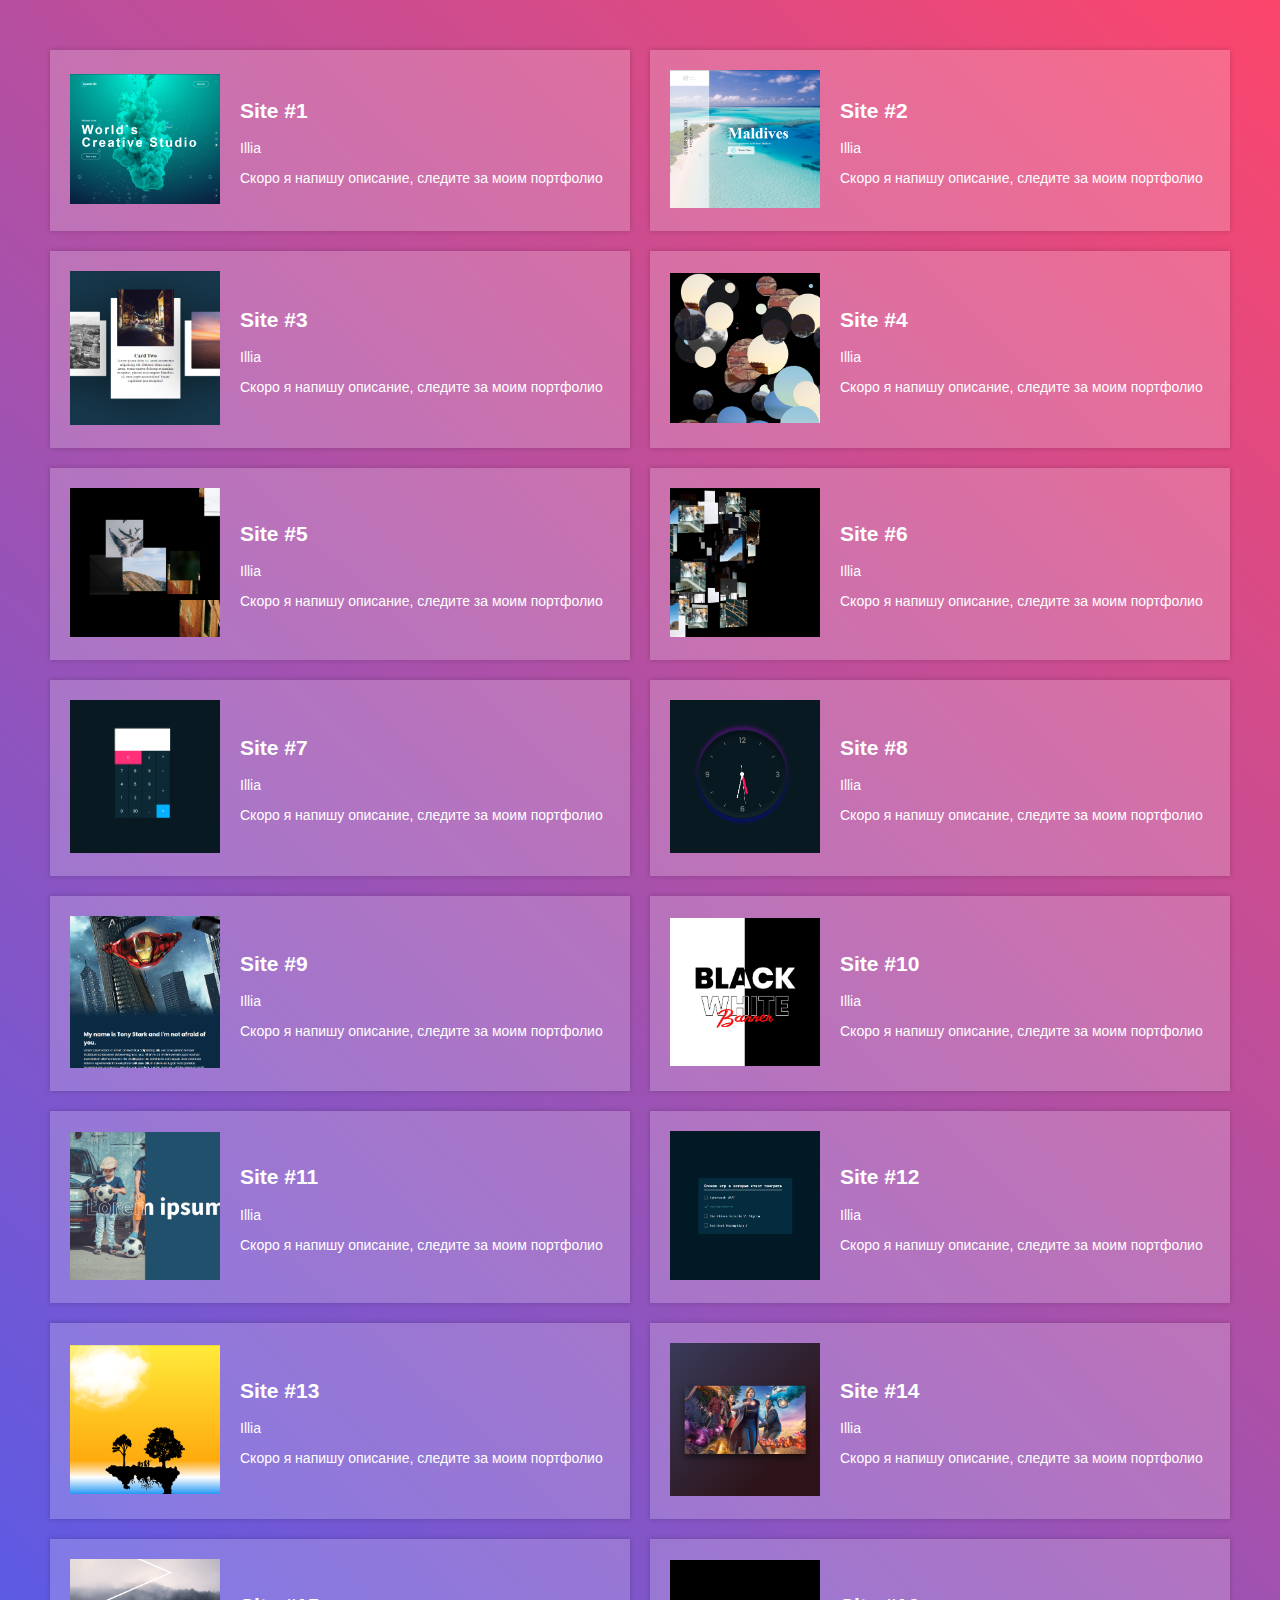
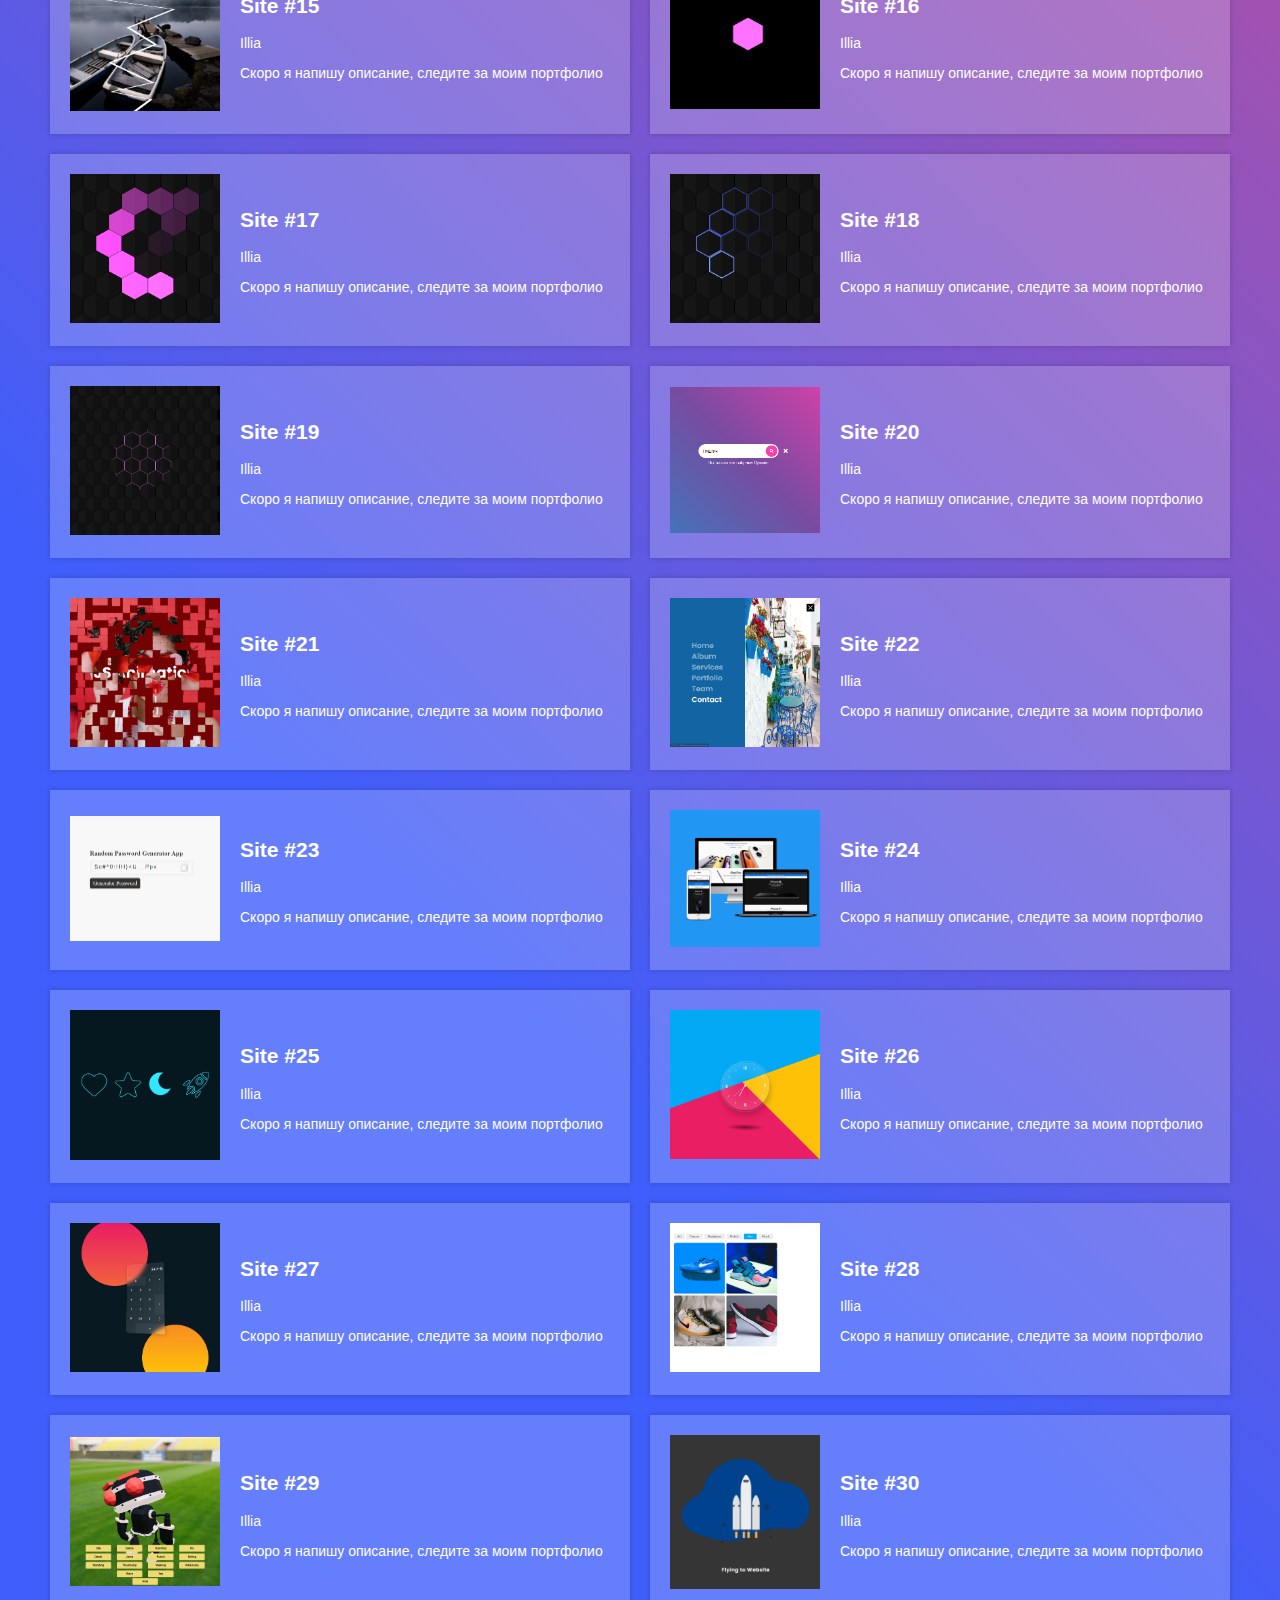
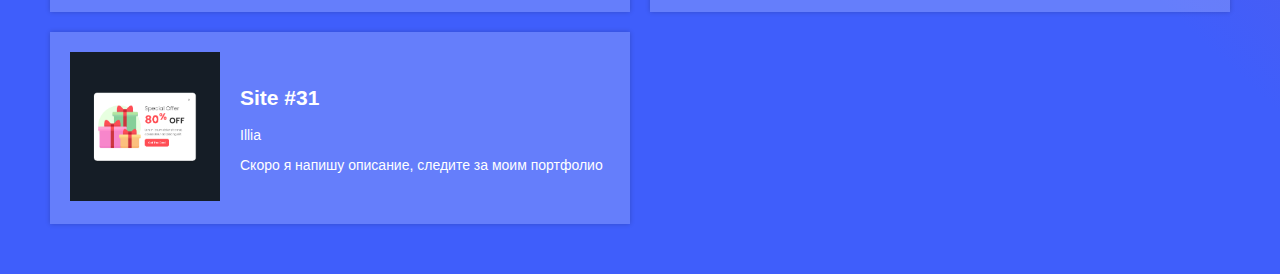
==== index.html @ 00004470 "My Portfolio" ====
<!DOCTYPE html>
<html lang="en">
<head>
    <meta charset="UTF-8">
    <meta name="viewport" content="width=device-width, initial-scale=1.0">
    <title>Portfolio</title>
    <link rel="stylesheet" href="css/styleGRID.css">
    <link rel="stylesheet" href="css/style.css">
    <link rel="stylesheet" href="https://cdnjs.cloudflare.com/ajax/libs/animate.css/4.1.1/animate.min.css"/>
</head>
<body>
    <div class="albums">

        <div class="album animate__animated animate__flipInX">
            <a href="edison/site1/index.html">
                <img src="edison/site1/show.png" alt="">
            </a>
            <div class="album_details">
                <h2>Site #1</h2>
                <a href= "https://t.me/Bond523" target="_blank">
                    <p class="album_artist">Illia</p>
                </a>
                <p class="album_desc">Скоро я напишу описание, следите за моим портфолио</p>
            </div>
        </div>

        <div class="album animate__animated animate__flipInX">
            <a href="edison/site2/index.html">
                <img src="edison/site2/show.png" alt="">
            </a>
            <div class="album_details">
                <h2>Site #2</h2>
                <a href= "https://t.me/Bond523" target="_blank">
                    <p class="album_artist">Illia</p>
                </a>
                <p class="album_desc">Скоро я напишу описание, следите за моим портфолио</p>
            </div>
        </div>

        <div class="album animate__animated animate__flipInX">
            <a href="edison/site3/index.html">
                <img src="edison/site3/show.png" alt="">
            </a>
            <div class="album_details">
                <h2>Site #3</h2>
                <a href= "https://t.me/Bond523" target="_blank">
                    <p class="album_artist">Illia</p>
                </a>
                <p class="album_desc">Скоро я напишу описание, следите за моим портфолио</p>
            </div>
        </div>

        <div class="album animate__animated animate__flipInX">
            <a href="edison/site4/index.html">
                <img src="edison/site4/show.png" alt="">
            </a>
            <div class="album_details">
                <h2>Site #4</h2>
                <a href= "https://t.me/Bond523" target="_blank">
                    <p class="album_artist">Illia</p>
                </a>
                <p class="album_desc">Скоро я напишу описание, следите за моим портфолио</p>
            </div>
        </div>

        <div class="album animate__animated animate__flipInX">
            <a href="edison/site5/index.html">
                <img src="edison/site5/show.png" alt="">
            </a>
            <div class="album_details">
                <h2>Site #5</h2>
                <a href= "https://t.me/Bond523" target="_blank">
                    <p class="album_artist">Illia</p>
                </a>
                <p class="album_desc">Скоро я напишу описание, следите за моим портфолио</p>
            </div>
        </div>

        <div class="album animate__animated animate__flipInX">
            <a href="edison/site6/index.html">
                <img src="edison/site6/show.png" alt="">
            </a>
            <div class="album_details">
                <h2>Site #6</h2>
                <a href= "https://t.me/Bond523" target="_blank">
                    <p class="album_artist">Illia</p>
                </a>
                <p class="album_desc">Скоро я напишу описание, следите за моим портфолио</p>
            </div>
        </div>

        <div class="album animate__animated animate__flipInX">
            <a href="edison/site7/index.html">
                <img src="edison/site7/show.png" alt="">
            </a>
            <div class="album_details">
                <h2>Site #7</h2>
                <a href= "https://t.me/Bond523" target="_blank">
                    <p class="album_artist">Illia</p>
                </a>
                <p class="album_desc">Скоро я напишу описание, следите за моим портфолио</p>
            </div>
        </div>

        <div class="album animate__animated animate__flipInX">
            <a href="edison/site8/index.html">
                <img src="edison/site8/show.png" alt="">
            </a>
            <div class="album_details">
                <h2>Site #8</h2>
                <a href= "https://t.me/Bond523" target="_blank">
                    <p class="album_artist">Illia</p>
                </a>
                <p class="album_desc">Скоро я напишу описание, следите за моим портфолио</p>
            </div>
        </div>

        <div class="album animate__animated animate__flipInX">
            <a href="edison/site9/index.html">
                <img src="edison/site9/show.png" alt="">
            </a>
            <div class="album_details">
                <h2>Site #9</h2>
                <a href= "https://t.me/Bond523" target="_blank">
                    <p class="album_artist">Illia</p>
                </a>
                <p class="album_desc">Скоро я напишу описание, следите за моим портфолио</p>
            </div>
        </div>

        <div class="album animate__animated animate__flipInX">
            <a href="edison/site10/index.html">
                <img src="edison/site10/show.png" alt="">
            </a>
            <div class="album_details">
                <h2>Site #10</h2>
                <a href= "https://t.me/Bond523" target="_blank">
                    <p class="album_artist">Illia</p>
                </a>
                <p class="album_desc">Скоро я напишу описание, следите за моим портфолио</p>
            </div>
        </div>

        <div class="album animate__animated animate__flipInX">
            <a href="edison/site11/index.html">
                <img src="edison/site11/show.png" alt="">
            </a>
            <div class="album_details">
                <h2>Site #11</h2>
                <a href= "https://t.me/Bond523" target="_blank">
                    <p class="album_artist">Illia</p>
                </a>
                <p class="album_desc">Скоро я напишу описание, следите за моим портфолио</p>
            </div>
        </div>

        <div class="album animate__animated animate__flipInX">
            <a href="edison/site12/index.html">
                <img src="edison/site12/show.png" alt="">
            </a>
            <div class="album_details">
                <h2>Site #12</h2>
                <a href= "https://t.me/Bond523" target="_blank">
                    <p class="album_artist">Illia</p>
                </a>
                <p class="album_desc">Скоро я напишу описание, следите за моим портфолио</p>
            </div>
        </div>

        <div class="album animate__animated animate__flipInX">
            <a href="edison/site13/index.html">
                <img src="edison/site13/show.png" alt="">
            </a>
            <div class="album_details">
                <h2>Site #13</h2>
                <a href= "https://t.me/Bond523" target="_blank">
                    <p class="album_artist">Illia</p>
                </a>
                <p class="album_desc">Скоро я напишу описание, следите за моим портфолио</p>
            </div>
        </div>

        <div class="album animate__animated animate__flipInX">
            <a href="edison/site14/index.html">
                <img src="edison/site14/show.png" alt="">
            </a>
            <div class="album_details">
                <h2>Site #14</h2>
                <a href= "https://t.me/Bond523" target="_blank">
                    <p class="album_artist">Illia</p>
                </a>
                <p class="album_desc">Скоро я напишу описание, следите за моим портфолио</p>
            </div>
        </div>

        <div class="album animate__animated animate__flipInX">
            <a href="edison/site15/index.html">
                <img src="edison/site15/show.png" alt="">
            </a>
            <div class="album_details">
                <h2>Site #15</h2>
                <a href= "https://t.me/Bond523" target="_blank">
                    <p class="album_artist">Illia</p>
                </a>
                <p class="album_desc">Скоро я напишу описание, следите за моим портфолио</p>
            </div>
        </div>

        <div class="album animate__animated animate__flipInX">
            <a href="edison/site16/index.html">
                <img src="edison/site16/show.png" alt="">
            </a>
            <div class="album_details">
                <h2>Site #16</h2>
                <a href= "https://t.me/Bond523" target="_blank">
                    <p class="album_artist">Illia</p>
                </a>
                <p class="album_desc">Скоро я напишу описание, следите за моим портфолио</p>
            </div>
        </div>

        <div class="album animate__animated animate__flipInX">
            <a href="edison/site17/index.html">
                <img src="edison/site17/show.png" alt="">
            </a>
            <div class="album_details">
                <h2>Site #17</h2>
                <a href= "https://t.me/Bond523" target="_blank">
                    <p class="album_artist">Illia</p>
                </a>
                <p class="album_desc">Скоро я напишу описание, следите за моим портфолио</p>
            </div>
        </div>

        <div class="album animate__animated animate__flipInX">
            <a href="edison/site18/index.html">
                <img src="edison/site18/show.png" alt="">
            </a>
            <div class="album_details">
                <h2>Site #18</h2>
                <a href= "https://t.me/Bond523" target="_blank">
                    <p class="album_artist">Illia</p>
                </a>
                <p class="album_desc">Скоро я напишу описание, следите за моим портфолио</p>
            </div>
        </div>

        <div class="album animate__animated animate__flipInX">
            <a href="edison/site19/index.html">
                <img src="edison/site19/show.png" alt="">
            </a>
            <div class="album_details">
                <h2>Site #19</h2>
                <a href= "https://t.me/Bond523" target="_blank">
                    <p class="album_artist">Illia</p>
                </a>
                <p class="album_desc">Скоро я напишу описание, следите за моим портфолио</p>
            </div>
        </div>

        <div class="album animate__animated animate__flipInX">
            <a href="edison/site20/index.html">
                <img src="edison/site20/show.png" alt="">
            </a>
            <div class="album_details">
                <h2>Site #20</h2>
                <a href= "https://t.me/Bond523" target="_blank">
                    <p class="album_artist">Illia</p>
                </a>
                <p class="album_desc">Скоро я напишу описание, следите за моим портфолио</p>
            </div>
        </div>

        <div class="album animate__animated animate__flipInX">
            <a href="edison/site21/index.html">
                <img src="edison/site21/show.png" alt="">
            </a>
            <div class="album_details">
                <h2>Site #21</h2>
                <a href= "https://t.me/Bond523" target="_blank">
                    <p class="album_artist">Illia</p>
                </a>
                <p class="album_desc">Скоро я напишу описание, следите за моим портфолио</p>
            </div>
        </div>

        <div class="album animate__animated animate__flipInX">
            <a href="edison/site22/index.html">
                <img src="edison/site22/show.png" alt="">
            </a>
            <div class="album_details">
                <h2>Site #22</h2>
                <a href= "https://t.me/Bond523" target="_blank">
                    <p class="album_artist">Illia</p>
                </a>
                <p class="album_desc">Скоро я напишу описание, следите за моим портфолио</p>
            </div>
        </div>

        <div class="album animate__animated animate__flipInX">
            <a href="edison/site23/index.html">
                <img src="edison/site23/show.png" alt="">
            </a>
            <div class="album_details">
                <h2>Site #23</h2>
                <a href= "https://t.me/Bond523" target="_blank">
                    <p class="album_artist">Illia</p>
                </a>
                <p class="album_desc">Скоро я напишу описание, следите за моим портфолио</p>
            </div>
        </div>

        <div class="album animate__animated animate__flipInX">
            <a href="edison/site24/index.html">
                <img src="edison/site24/show.png" alt="">
            </a>
            <div class="album_details">
                <h2>Site #24</h2>
                <a href= "https://t.me/Bond523" target="_blank">
                    <p class="album_artist">Illia</p>
                </a>
                <p class="album_desc">Скоро я напишу описание, следите за моим портфолио</p>
            </div>
        </div>

        <div class="album animate__animated animate__flipInX">
            <a href="edison/site25/index.html">
                <img src="edison/site25/show.png" alt="">
            </a>
            <div class="album_details">
                <h2>Site #25</h2>
                <a href= "https://t.me/Bond523" target="_blank">
                    <p class="album_artist">Illia</p>
                </a>
                <p class="album_desc">Скоро я напишу описание, следите за моим портфолио</p>
            </div>
        </div>

        <div class="album animate__animated animate__flipInX">
            <a href="edison/site26/index.html">
                <img src="edison/site26/show.png" alt="">
            </a>
            <div class="album_details">
                <h2>Site #26</h2>
                <a href= "https://t.me/Bond523" target="_blank">
                    <p class="album_artist">Illia</p>
                </a>
                <p class="album_desc">Скоро я напишу описание, следите за моим портфолио</p>
            </div>
        </div>

        <div class="album animate__animated animate__flipInX">
            <a href="edison/site27/index.html">
                <img src="edison/site27/show.png" alt="">
            </a>
            <div class="album_details">
                <h2>Site #27</h2>
                <a href= "https://t.me/Bond523" target="_blank">
                    <p class="album_artist">Illia</p>
                </a>
                <p class="album_desc">Скоро я напишу описание, следите за моим портфолио</p>
            </div>
        </div>

        <div class="album animate__animated animate__flipInX">
            <a href="edison/site28/index.html">
                <img src="edison/site28/show.png" alt="">
            </a>
            <div class="album_details">
                <h2>Site #28</h2>
                <a href= "https://t.me/Bond523" target="_blank">
                    <p class="album_artist">Illia</p>
                </a>
                <p class="album_desc">Скоро я напишу описание, следите за моим портфолио</p>
            </div>
        </div>

        <div class="album animate__animated animate__flipInX">
            <a href="edison/site29/index.html">
                <img src="edison/site29/show.png" alt="">
            </a>
            <div class="album_details">
                <h2>Site #29</h2>
                <a href= "https://t.me/Bond523" target="_blank">
                    <p class="album_artist">Illia</p>
                </a>
                <p class="album_desc">Скоро я напишу описание, следите за моим портфолио</p>
            </div>
        </div>

        <div class="album animate__animated animate__flipInX">
            <a href="edison/site30/index.html">
                <img src="edison/site30/show.png" alt="">
            </a>
            <div class="album_details">
                <h2>Site #30</h2>
                <a href= "https://t.me/Bond523" target="_blank">
                    <p class="album_artist">Illia</p>
                </a>
                <p class="album_desc">Скоро я напишу описание, следите за моим портфолио</p>
            </div>
        </div>

        <div class="album animate__animated animate__flipInX">
            <a href="edison/site31/index.html">
                <img src="edison/site31/show.png" alt="">
            </a>
            <div class="album_details">
                <h2>Site #31</h2>
                <a href= "https://t.me/Bond523" target="_blank">
                    <p class="album_artist">Illia</p>
                </a>
                <p class="album_desc">Скоро я напишу описание, следите за моим портфолио</p>
            </div>
        </div>

       
        
    </div>
</body>
</html>
---- css/styleGRID.css ----
.albums{
    display: grid;
    grid-template-columns: repeat(auto-fit, minmax(400px, 1fr));
    grid-gap: 20px;
    
}

.album{
    display: grid;
    grid-template-columns: 150px 1fr;
    grid-gap: 20px;
    background-color: rgba(255, 255, 255, 0.2);
    box-shadow: 0px 0px 5px rgba(0, 0, 0, 0.2);
    padding: 20px;
    align-items: center;
}

.album img{
    width: 100%;
}

.album a{
    text-decoration: none;
    color: white;
}
 
@media (max-width: 640px){
    .albums{
        grid-template-columns: 1fr;
        grid-gap: 10px;
    }

    .album{
        grid-template-columns: 2fr 1fr;
        grid-gap: 10px;
        padding: 10px;
    }
}

@media (max-width: 380px){
    .albums{
        grid-gap: 5px;
    }
    .album{
        grid-template-columns: 1fr;
        grid-template-rows: 1.5fr 1fr;
        grid-gap: 5px;
        padding: 5px;
        text-align: center;
    }
    body{
        margin: 20px !important;
    }
    
}
---- css/style.css ----
html{
    font-size: 14px;
    font-weight: 300;
    font-family: -apple-system, BlinkMacSystemFont, 'Segoe UI', Roboto, Oxygen, Ubuntu, Cantarell, 'Open Sans', 'Helvetica Neue', sans-serif;
    color: white;
}

body{
    background: rgb(63,94,251);
    background: linear-gradient(43deg, rgba(63,94,251,1) 29%, rgba(252,70,107,1) 100%);
    margin: 50px;
    min-height: 100vh;
}
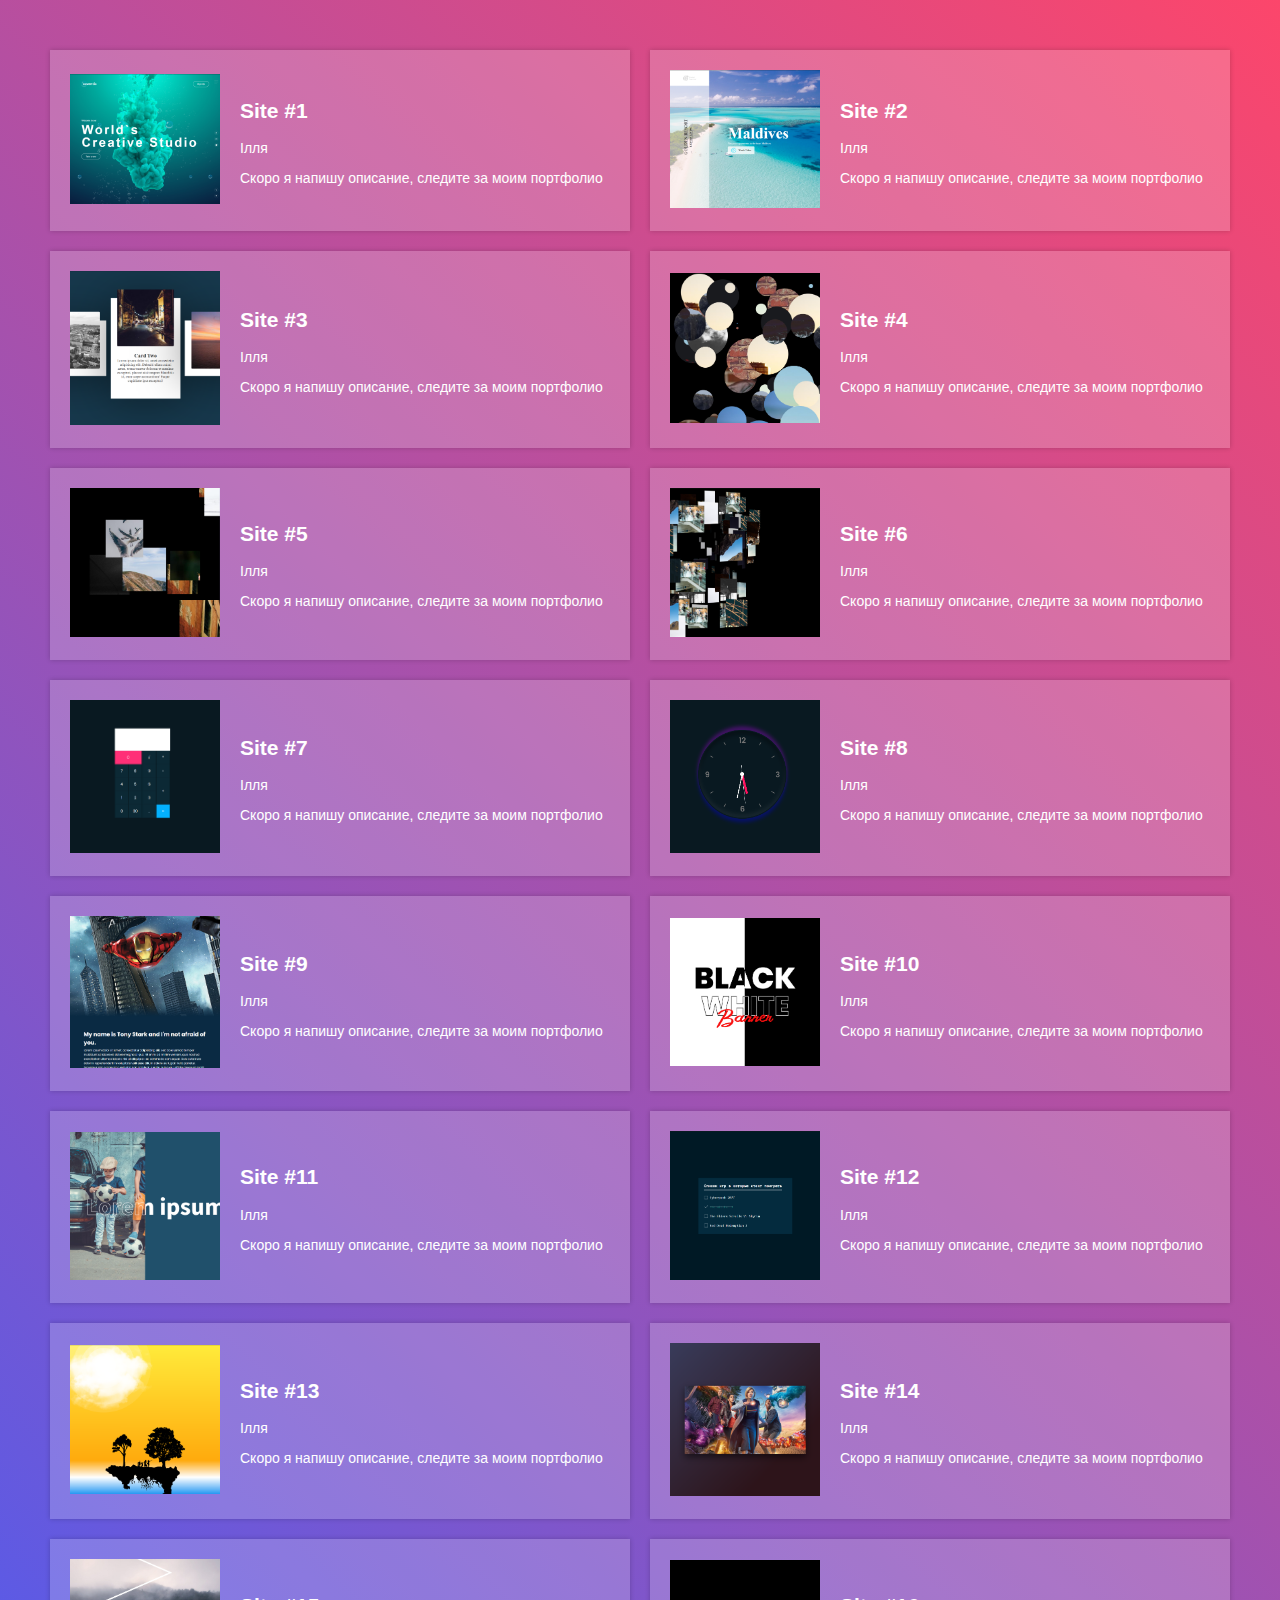
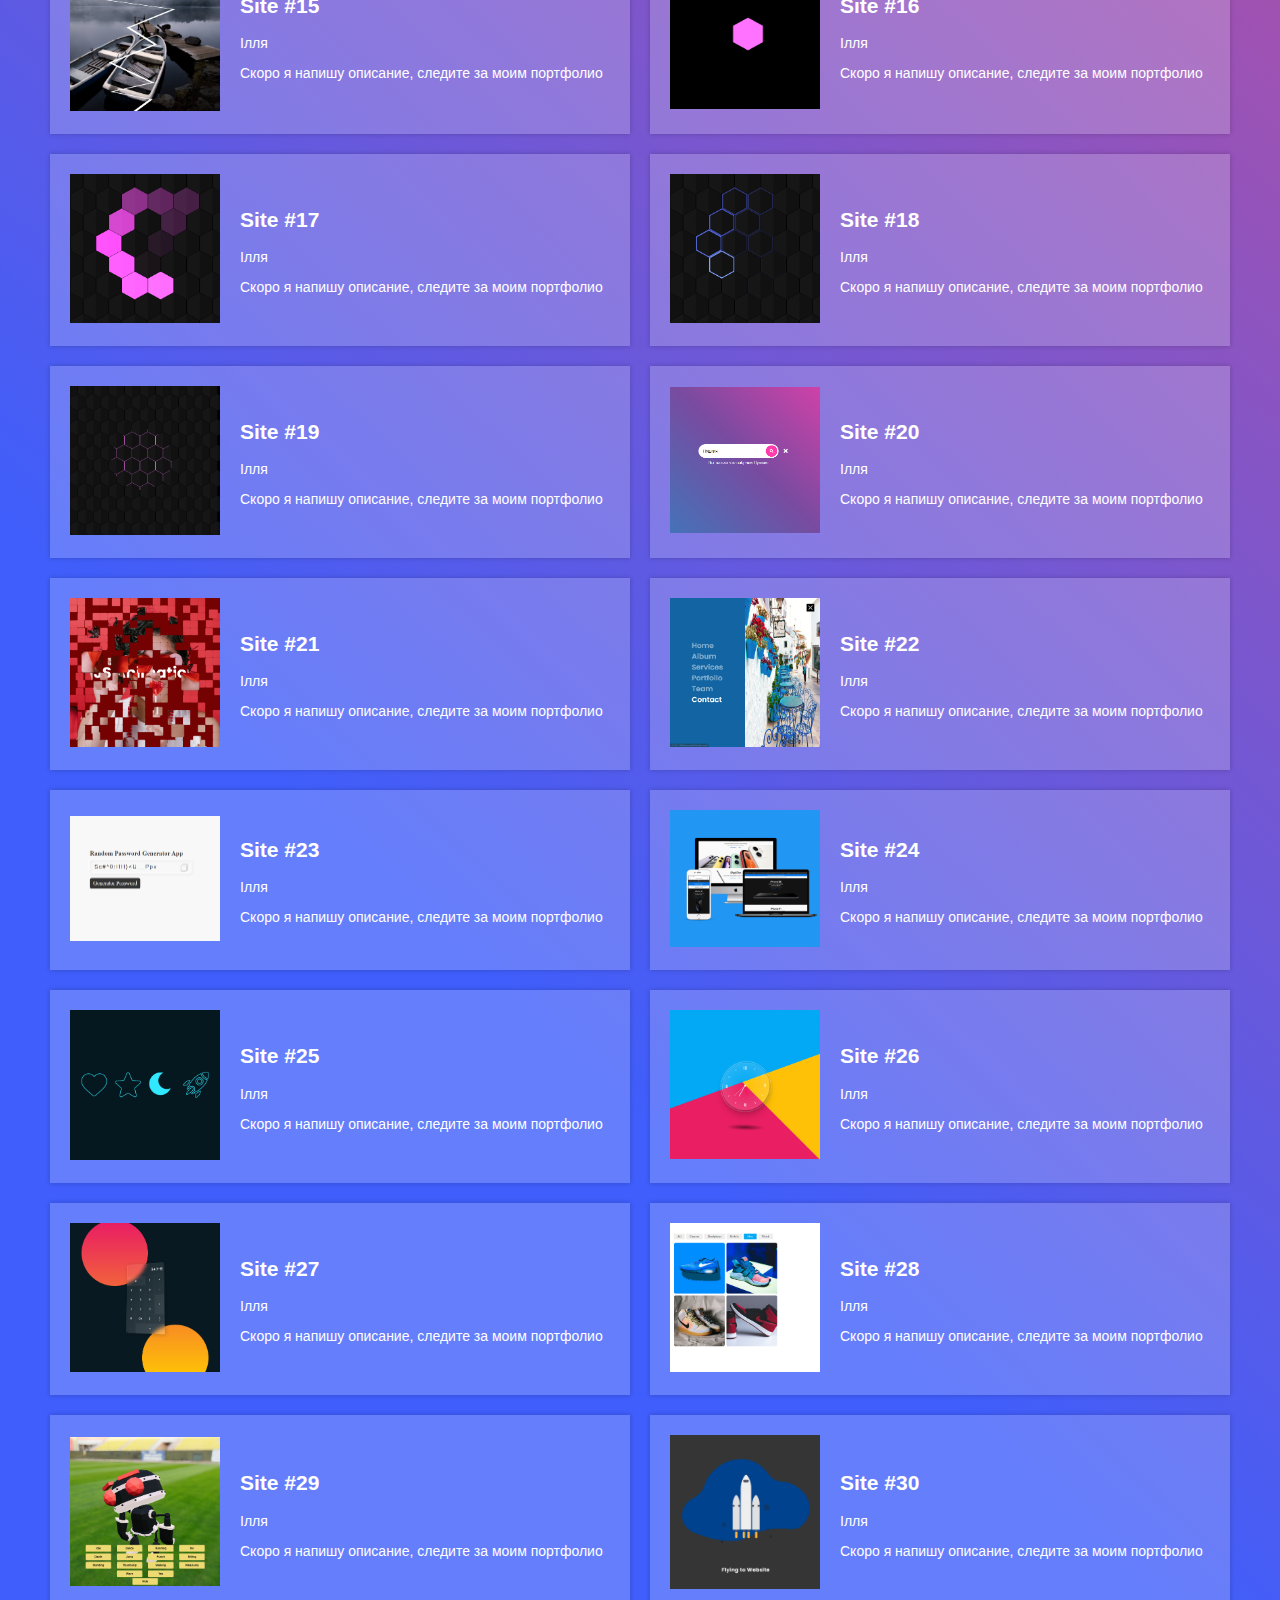
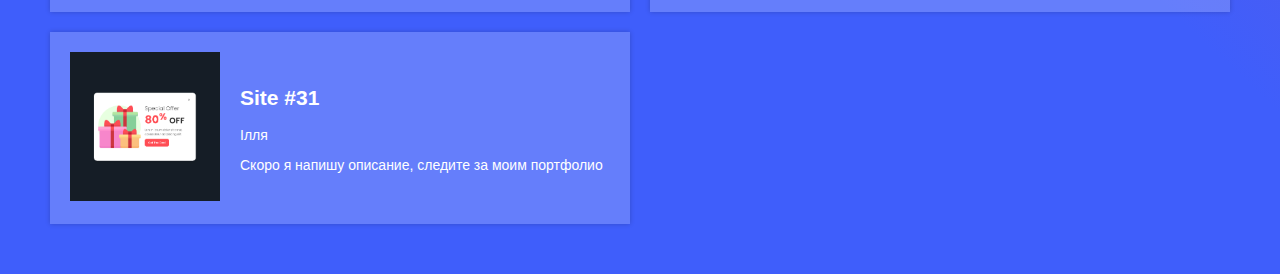
==== commit 87c978e5: "Portfolio edit 1" ====
--- a/index.html
+++ b/index.html
@@ -12,403 +12,403 @@
     <div class="albums">
 
         <div class="album animate__animated animate__flipInX">
-            <a href="edison/site1/index.html">
+            <a href="edison/site1/index.html" target="_blank">
                 <img src="edison/site1/show.png" alt="">
             </a>
             <div class="album_details">
                 <h2>Site #1</h2>
                 <a href= "https://t.me/Bond523" target="_blank">
-                    <p class="album_artist">Illia</p>
-                </a>
-                <p class="album_desc">Скоро я напишу описание, следите за моим портфолио</p>
-            </div>
-        </div>
-
-        <div class="album animate__animated animate__flipInX">
-            <a href="edison/site2/index.html">
+                    <p class="album_artist">Ілля</p>
+                </a>
+                <p class="album_desc">Скоро я напишу описание, следите за моим портфолио</p>
+            </div>
+        </div>
+
+        <div class="album animate__animated animate__flipInX">
+            <a href="edison/site2/index.html" target="_blank">
                 <img src="edison/site2/show.png" alt="">
             </a>
             <div class="album_details">
                 <h2>Site #2</h2>
                 <a href= "https://t.me/Bond523" target="_blank">
-                    <p class="album_artist">Illia</p>
-                </a>
-                <p class="album_desc">Скоро я напишу описание, следите за моим портфолио</p>
-            </div>
-        </div>
-
-        <div class="album animate__animated animate__flipInX">
-            <a href="edison/site3/index.html">
+                    <p class="album_artist">Ілля</p>
+                </a>
+                <p class="album_desc">Скоро я напишу описание, следите за моим портфолио</p>
+            </div>
+        </div>
+
+        <div class="album animate__animated animate__flipInX">
+            <a href="edison/site3/index.html" target="_blank">
                 <img src="edison/site3/show.png" alt="">
             </a>
             <div class="album_details">
                 <h2>Site #3</h2>
                 <a href= "https://t.me/Bond523" target="_blank">
-                    <p class="album_artist">Illia</p>
-                </a>
-                <p class="album_desc">Скоро я напишу описание, следите за моим портфолио</p>
-            </div>
-        </div>
-
-        <div class="album animate__animated animate__flipInX">
-            <a href="edison/site4/index.html">
+                    <p class="album_artist">Ілля</p>
+                </a>
+                <p class="album_desc">Скоро я напишу описание, следите за моим портфолио</p>
+            </div>
+        </div>
+
+        <div class="album animate__animated animate__flipInX">
+            <a href="edison/site4/index.html" target="_blank">
                 <img src="edison/site4/show.png" alt="">
             </a>
             <div class="album_details">
                 <h2>Site #4</h2>
                 <a href= "https://t.me/Bond523" target="_blank">
-                    <p class="album_artist">Illia</p>
-                </a>
-                <p class="album_desc">Скоро я напишу описание, следите за моим портфолио</p>
-            </div>
-        </div>
-
-        <div class="album animate__animated animate__flipInX">
-            <a href="edison/site5/index.html">
+                    <p class="album_artist">Ілля</p>
+                </a>
+                <p class="album_desc">Скоро я напишу описание, следите за моим портфолио</p>
+            </div>
+        </div>
+
+        <div class="album animate__animated animate__flipInX">
+            <a href="edison/site5/index.html" target="_blank">
                 <img src="edison/site5/show.png" alt="">
             </a>
             <div class="album_details">
                 <h2>Site #5</h2>
                 <a href= "https://t.me/Bond523" target="_blank">
-                    <p class="album_artist">Illia</p>
-                </a>
-                <p class="album_desc">Скоро я напишу описание, следите за моим портфолио</p>
-            </div>
-        </div>
-
-        <div class="album animate__animated animate__flipInX">
-            <a href="edison/site6/index.html">
+                    <p class="album_artist">Ілля</p>
+                </a>
+                <p class="album_desc">Скоро я напишу описание, следите за моим портфолио</p>
+            </div>
+        </div>
+
+        <div class="album animate__animated animate__flipInX">
+            <a href="edison/site6/index.html" target="_blank">
                 <img src="edison/site6/show.png" alt="">
             </a>
             <div class="album_details">
                 <h2>Site #6</h2>
                 <a href= "https://t.me/Bond523" target="_blank">
-                    <p class="album_artist">Illia</p>
-                </a>
-                <p class="album_desc">Скоро я напишу описание, следите за моим портфолио</p>
-            </div>
-        </div>
-
-        <div class="album animate__animated animate__flipInX">
-            <a href="edison/site7/index.html">
+                    <p class="album_artist">Ілля</p>
+                </a>
+                <p class="album_desc">Скоро я напишу описание, следите за моим портфолио</p>
+            </div>
+        </div>
+
+        <div class="album animate__animated animate__flipInX">
+            <a href="edison/site7/index.html" target="_blank">
                 <img src="edison/site7/show.png" alt="">
             </a>
             <div class="album_details">
                 <h2>Site #7</h2>
                 <a href= "https://t.me/Bond523" target="_blank">
-                    <p class="album_artist">Illia</p>
-                </a>
-                <p class="album_desc">Скоро я напишу описание, следите за моим портфолио</p>
-            </div>
-        </div>
-
-        <div class="album animate__animated animate__flipInX">
-            <a href="edison/site8/index.html">
+                    <p class="album_artist">Ілля</p>
+                </a>
+                <p class="album_desc">Скоро я напишу описание, следите за моим портфолио</p>
+            </div>
+        </div>
+
+        <div class="album animate__animated animate__flipInX">
+            <a href="edison/site8/index.html" target="_blank">
                 <img src="edison/site8/show.png" alt="">
             </a>
             <div class="album_details">
                 <h2>Site #8</h2>
                 <a href= "https://t.me/Bond523" target="_blank">
-                    <p class="album_artist">Illia</p>
-                </a>
-                <p class="album_desc">Скоро я напишу описание, следите за моим портфолио</p>
-            </div>
-        </div>
-
-        <div class="album animate__animated animate__flipInX">
-            <a href="edison/site9/index.html">
+                    <p class="album_artist">Ілля</p>
+                </a>
+                <p class="album_desc">Скоро я напишу описание, следите за моим портфолио</p>
+            </div>
+        </div>
+
+        <div class="album animate__animated animate__flipInX">
+            <a href="edison/site9/index.html" target="_blank">
                 <img src="edison/site9/show.png" alt="">
             </a>
             <div class="album_details">
                 <h2>Site #9</h2>
                 <a href= "https://t.me/Bond523" target="_blank">
-                    <p class="album_artist">Illia</p>
-                </a>
-                <p class="album_desc">Скоро я напишу описание, следите за моим портфолио</p>
-            </div>
-        </div>
-
-        <div class="album animate__animated animate__flipInX">
-            <a href="edison/site10/index.html">
+                    <p class="album_artist">Ілля</p>
+                </a>
+                <p class="album_desc">Скоро я напишу описание, следите за моим портфолио</p>
+            </div>
+        </div>
+
+        <div class="album animate__animated animate__flipInX">
+            <a href="edison/site10/index.html" target="_blank"> 
                 <img src="edison/site10/show.png" alt="">
             </a>
             <div class="album_details">
                 <h2>Site #10</h2>
                 <a href= "https://t.me/Bond523" target="_blank">
-                    <p class="album_artist">Illia</p>
-                </a>
-                <p class="album_desc">Скоро я напишу описание, следите за моим портфолио</p>
-            </div>
-        </div>
-
-        <div class="album animate__animated animate__flipInX">
-            <a href="edison/site11/index.html">
+                    <p class="album_artist">Ілля</p>
+                </a>
+                <p class="album_desc">Скоро я напишу описание, следите за моим портфолио</p>
+            </div>
+        </div>
+
+        <div class="album animate__animated animate__flipInX">
+            <a href="edison/site11/index.html" target="_blank">
                 <img src="edison/site11/show.png" alt="">
             </a>
             <div class="album_details">
                 <h2>Site #11</h2>
                 <a href= "https://t.me/Bond523" target="_blank">
-                    <p class="album_artist">Illia</p>
-                </a>
-                <p class="album_desc">Скоро я напишу описание, следите за моим портфолио</p>
-            </div>
-        </div>
-
-        <div class="album animate__animated animate__flipInX">
-            <a href="edison/site12/index.html">
+                    <p class="album_artist">Ілля</p>
+                </a>
+                <p class="album_desc">Скоро я напишу описание, следите за моим портфолио</p>
+            </div>
+        </div>
+
+        <div class="album animate__animated animate__flipInX">
+            <a href="edison/site12/index.html" target="_blank">
                 <img src="edison/site12/show.png" alt="">
             </a>
             <div class="album_details">
                 <h2>Site #12</h2>
                 <a href= "https://t.me/Bond523" target="_blank">
-                    <p class="album_artist">Illia</p>
-                </a>
-                <p class="album_desc">Скоро я напишу описание, следите за моим портфолио</p>
-            </div>
-        </div>
-
-        <div class="album animate__animated animate__flipInX">
-            <a href="edison/site13/index.html">
+                    <p class="album_artist">Ілля</p>
+                </a>
+                <p class="album_desc">Скоро я напишу описание, следите за моим портфолио</p>
+            </div>
+        </div>
+
+        <div class="album animate__animated animate__flipInX">
+            <a href="edison/site13/index.html" target="_blank">
                 <img src="edison/site13/show.png" alt="">
             </a>
             <div class="album_details">
                 <h2>Site #13</h2>
                 <a href= "https://t.me/Bond523" target="_blank">
-                    <p class="album_artist">Illia</p>
-                </a>
-                <p class="album_desc">Скоро я напишу описание, следите за моим портфолио</p>
-            </div>
-        </div>
-
-        <div class="album animate__animated animate__flipInX">
-            <a href="edison/site14/index.html">
+                    <p class="album_artist">Ілля</p>
+                </a>
+                <p class="album_desc">Скоро я напишу описание, следите за моим портфолио</p>
+            </div>
+        </div>
+
+        <div class="album animate__animated animate__flipInX">
+            <a href="edison/site14/index.html" target="_blank">
                 <img src="edison/site14/show.png" alt="">
             </a>
             <div class="album_details">
                 <h2>Site #14</h2>
                 <a href= "https://t.me/Bond523" target="_blank">
-                    <p class="album_artist">Illia</p>
-                </a>
-                <p class="album_desc">Скоро я напишу описание, следите за моим портфолио</p>
-            </div>
-        </div>
-
-        <div class="album animate__animated animate__flipInX">
-            <a href="edison/site15/index.html">
+                    <p class="album_artist">Ілля</p>
+                </a>
+                <p class="album_desc">Скоро я напишу описание, следите за моим портфолио</p>
+            </div>
+        </div>
+
+        <div class="album animate__animated animate__flipInX">
+            <a href="edison/site15/index.html" target="_blank">
                 <img src="edison/site15/show.png" alt="">
             </a>
             <div class="album_details">
                 <h2>Site #15</h2>
                 <a href= "https://t.me/Bond523" target="_blank">
-                    <p class="album_artist">Illia</p>
-                </a>
-                <p class="album_desc">Скоро я напишу описание, следите за моим портфолио</p>
-            </div>
-        </div>
-
-        <div class="album animate__animated animate__flipInX">
-            <a href="edison/site16/index.html">
+                    <p class="album_artist">Ілля</p>
+                </a>
+                <p class="album_desc">Скоро я напишу описание, следите за моим портфолио</p>
+            </div>
+        </div>
+
+        <div class="album animate__animated animate__flipInX">
+            <a href="edison/site16/index.html" target="_blank">
                 <img src="edison/site16/show.png" alt="">
             </a>
             <div class="album_details">
                 <h2>Site #16</h2>
                 <a href= "https://t.me/Bond523" target="_blank">
-                    <p class="album_artist">Illia</p>
-                </a>
-                <p class="album_desc">Скоро я напишу описание, следите за моим портфолио</p>
-            </div>
-        </div>
-
-        <div class="album animate__animated animate__flipInX">
-            <a href="edison/site17/index.html">
+                    <p class="album_artist">Ілля</p>
+                </a>
+                <p class="album_desc">Скоро я напишу описание, следите за моим портфолио</p>
+            </div>
+        </div>
+
+        <div class="album animate__animated animate__flipInX">
+            <a href="edison/site17/index.html" target="_blank">
                 <img src="edison/site17/show.png" alt="">
             </a>
             <div class="album_details">
                 <h2>Site #17</h2>
                 <a href= "https://t.me/Bond523" target="_blank">
-                    <p class="album_artist">Illia</p>
-                </a>
-                <p class="album_desc">Скоро я напишу описание, следите за моим портфолио</p>
-            </div>
-        </div>
-
-        <div class="album animate__animated animate__flipInX">
-            <a href="edison/site18/index.html">
+                    <p class="album_artist">Ілля</p>
+                </a>
+                <p class="album_desc">Скоро я напишу описание, следите за моим портфолио</p>
+            </div>
+        </div>
+
+        <div class="album animate__animated animate__flipInX">
+            <a href="edison/site18/index.html" target="_blank">
                 <img src="edison/site18/show.png" alt="">
             </a>
             <div class="album_details">
                 <h2>Site #18</h2>
                 <a href= "https://t.me/Bond523" target="_blank">
-                    <p class="album_artist">Illia</p>
-                </a>
-                <p class="album_desc">Скоро я напишу описание, следите за моим портфолио</p>
-            </div>
-        </div>
-
-        <div class="album animate__animated animate__flipInX">
-            <a href="edison/site19/index.html">
+                    <p class="album_artist">Ілля</p>
+                </a>
+                <p class="album_desc">Скоро я напишу описание, следите за моим портфолио</p>
+            </div>
+        </div>
+
+        <div class="album animate__animated animate__flipInX">
+            <a href="edison/site19/index.html" target="_blank">
                 <img src="edison/site19/show.png" alt="">
             </a>
             <div class="album_details">
                 <h2>Site #19</h2>
                 <a href= "https://t.me/Bond523" target="_blank">
-                    <p class="album_artist">Illia</p>
-                </a>
-                <p class="album_desc">Скоро я напишу описание, следите за моим портфолио</p>
-            </div>
-        </div>
-
-        <div class="album animate__animated animate__flipInX">
-            <a href="edison/site20/index.html">
+                    <p class="album_artist">Ілля</p>
+                </a>
+                <p class="album_desc">Скоро я напишу описание, следите за моим портфолио</p>
+            </div>
+        </div>
+
+        <div class="album animate__animated animate__flipInX">
+            <a href="edison/site20/index.html" target="_blank">
                 <img src="edison/site20/show.png" alt="">
             </a>
             <div class="album_details">
                 <h2>Site #20</h2>
                 <a href= "https://t.me/Bond523" target="_blank">
-                    <p class="album_artist">Illia</p>
-                </a>
-                <p class="album_desc">Скоро я напишу описание, следите за моим портфолио</p>
-            </div>
-        </div>
-
-        <div class="album animate__animated animate__flipInX">
-            <a href="edison/site21/index.html">
+                    <p class="album_artist">Ілля</p>
+                </a>
+                <p class="album_desc">Скоро я напишу описание, следите за моим портфолио</p>
+            </div>
+        </div>
+
+        <div class="album animate__animated animate__flipInX">
+            <a href="edison/site21/index.html" target="_blank">
                 <img src="edison/site21/show.png" alt="">
             </a>
             <div class="album_details">
                 <h2>Site #21</h2>
                 <a href= "https://t.me/Bond523" target="_blank">
-                    <p class="album_artist">Illia</p>
-                </a>
-                <p class="album_desc">Скоро я напишу описание, следите за моим портфолио</p>
-            </div>
-        </div>
-
-        <div class="album animate__animated animate__flipInX">
-            <a href="edison/site22/index.html">
+                    <p class="album_artist">Ілля</p>
+                </a>
+                <p class="album_desc">Скоро я напишу описание, следите за моим портфолио</p>
+            </div>
+        </div>
+
+        <div class="album animate__animated animate__flipInX">
+            <a href="edison/site22/index.html" target="_blank">
                 <img src="edison/site22/show.png" alt="">
             </a>
             <div class="album_details">
                 <h2>Site #22</h2>
                 <a href= "https://t.me/Bond523" target="_blank">
-                    <p class="album_artist">Illia</p>
-                </a>
-                <p class="album_desc">Скоро я напишу описание, следите за моим портфолио</p>
-            </div>
-        </div>
-
-        <div class="album animate__animated animate__flipInX">
-            <a href="edison/site23/index.html">
+                    <p class="album_artist">Ілля</p>
+                </a>
+                <p class="album_desc">Скоро я напишу описание, следите за моим портфолио</p>
+            </div>
+        </div>
+
+        <div class="album animate__animated animate__flipInX">
+            <a href="edison/site23/index.html" target="_blank">
                 <img src="edison/site23/show.png" alt="">
             </a>
             <div class="album_details">
                 <h2>Site #23</h2>
                 <a href= "https://t.me/Bond523" target="_blank">
-                    <p class="album_artist">Illia</p>
-                </a>
-                <p class="album_desc">Скоро я напишу описание, следите за моим портфолио</p>
-            </div>
-        </div>
-
-        <div class="album animate__animated animate__flipInX">
-            <a href="edison/site24/index.html">
+                    <p class="album_artist">Ілля</p>
+                </a>
+                <p class="album_desc">Скоро я напишу описание, следите за моим портфолио</p>
+            </div>
+        </div>
+
+        <div class="album animate__animated animate__flipInX">
+            <a href="edison/site24/index.html" target="_blank">
                 <img src="edison/site24/show.png" alt="">
             </a>
             <div class="album_details">
                 <h2>Site #24</h2>
                 <a href= "https://t.me/Bond523" target="_blank">
-                    <p class="album_artist">Illia</p>
-                </a>
-                <p class="album_desc">Скоро я напишу описание, следите за моим портфолио</p>
-            </div>
-        </div>
-
-        <div class="album animate__animated animate__flipInX">
-            <a href="edison/site25/index.html">
+                    <p class="album_artist">Ілля</p>
+                </a>
+                <p class="album_desc">Скоро я напишу описание, следите за моим портфолио</p>
+            </div>
+        </div>
+
+        <div class="album animate__animated animate__flipInX">
+            <a href="edison/site25/index.html" target="_blank">
                 <img src="edison/site25/show.png" alt="">
             </a>
             <div class="album_details">
                 <h2>Site #25</h2>
                 <a href= "https://t.me/Bond523" target="_blank">
-                    <p class="album_artist">Illia</p>
-                </a>
-                <p class="album_desc">Скоро я напишу описание, следите за моим портфолио</p>
-            </div>
-        </div>
-
-        <div class="album animate__animated animate__flipInX">
-            <a href="edison/site26/index.html">
+                    <p class="album_artist">Ілля</p>
+                </a>
+                <p class="album_desc">Скоро я напишу описание, следите за моим портфолио</p>
+            </div>
+        </div>
+
+        <div class="album animate__animated animate__flipInX">
+            <a href="edison/site26/index.html" target="_blank">
                 <img src="edison/site26/show.png" alt="">
             </a>
             <div class="album_details">
                 <h2>Site #26</h2>
                 <a href= "https://t.me/Bond523" target="_blank">
-                    <p class="album_artist">Illia</p>
-                </a>
-                <p class="album_desc">Скоро я напишу описание, следите за моим портфолио</p>
-            </div>
-        </div>
-
-        <div class="album animate__animated animate__flipInX">
-            <a href="edison/site27/index.html">
+                    <p class="album_artist">Ілля</p>
+                </a>
+                <p class="album_desc">Скоро я напишу описание, следите за моим портфолио</p>
+            </div>
+        </div>
+
+        <div class="album animate__animated animate__flipInX">
+            <a href="edison/site27/index.html" target="_blank">
                 <img src="edison/site27/show.png" alt="">
             </a>
             <div class="album_details">
                 <h2>Site #27</h2>
                 <a href= "https://t.me/Bond523" target="_blank">
-                    <p class="album_artist">Illia</p>
-                </a>
-                <p class="album_desc">Скоро я напишу описание, следите за моим портфолио</p>
-            </div>
-        </div>
-
-        <div class="album animate__animated animate__flipInX">
-            <a href="edison/site28/index.html">
+                    <p class="album_artist">Ілля</p>
+                </a>
+                <p class="album_desc">Скоро я напишу описание, следите за моим портфолио</p>
+            </div>
+        </div>
+
+        <div class="album animate__animated animate__flipInX">
+            <a href="edison/site28/index.html" target="_blank">
                 <img src="edison/site28/show.png" alt="">
             </a>
             <div class="album_details">
                 <h2>Site #28</h2>
                 <a href= "https://t.me/Bond523" target="_blank">
-                    <p class="album_artist">Illia</p>
-                </a>
-                <p class="album_desc">Скоро я напишу описание, следите за моим портфолио</p>
-            </div>
-        </div>
-
-        <div class="album animate__animated animate__flipInX">
-            <a href="edison/site29/index.html">
+                    <p class="album_artist">Ілля</p>
+                </a>
+                <p class="album_desc">Скоро я напишу описание, следите за моим портфолио</p>
+            </div>
+        </div>
+
+        <div class="album animate__animated animate__flipInX">
+            <a href="edison/site29/index.html" target="_blank">
                 <img src="edison/site29/show.png" alt="">
             </a>
             <div class="album_details">
                 <h2>Site #29</h2>
                 <a href= "https://t.me/Bond523" target="_blank">
-                    <p class="album_artist">Illia</p>
-                </a>
-                <p class="album_desc">Скоро я напишу описание, следите за моим портфолио</p>
-            </div>
-        </div>
-
-        <div class="album animate__animated animate__flipInX">
-            <a href="edison/site30/index.html">
+                    <p class="album_artist">Ілля</p>
+                </a>
+                <p class="album_desc">Скоро я напишу описание, следите за моим портфолио</p>
+            </div>
+        </div>
+
+        <div class="album animate__animated animate__flipInX">
+            <a href="edison/site30/index.html" target="_blank">
                 <img src="edison/site30/show.png" alt="">
             </a>
             <div class="album_details">
                 <h2>Site #30</h2>
                 <a href= "https://t.me/Bond523" target="_blank">
-                    <p class="album_artist">Illia</p>
-                </a>
-                <p class="album_desc">Скоро я напишу описание, следите за моим портфолио</p>
-            </div>
-        </div>
-
-        <div class="album animate__animated animate__flipInX">
-            <a href="edison/site31/index.html">
+                    <p class="album_artist">Ілля</p>
+                </a>
+                <p class="album_desc">Скоро я напишу описание, следите за моим портфолио</p>
+            </div>
+        </div>
+
+        <div class="album animate__animated animate__flipInX">
+            <a href="edison/site31/index.html" target="_blank">
                 <img src="edison/site31/show.png" alt="">
             </a>
             <div class="album_details">
                 <h2>Site #31</h2>
                 <a href= "https://t.me/Bond523" target="_blank">
-                    <p class="album_artist">Illia</p>
+                    <p class="album_artist">Ілля</p>
                 </a>
                 <p class="album_desc">Скоро я напишу описание, следите за моим портфолио</p>
             </div>
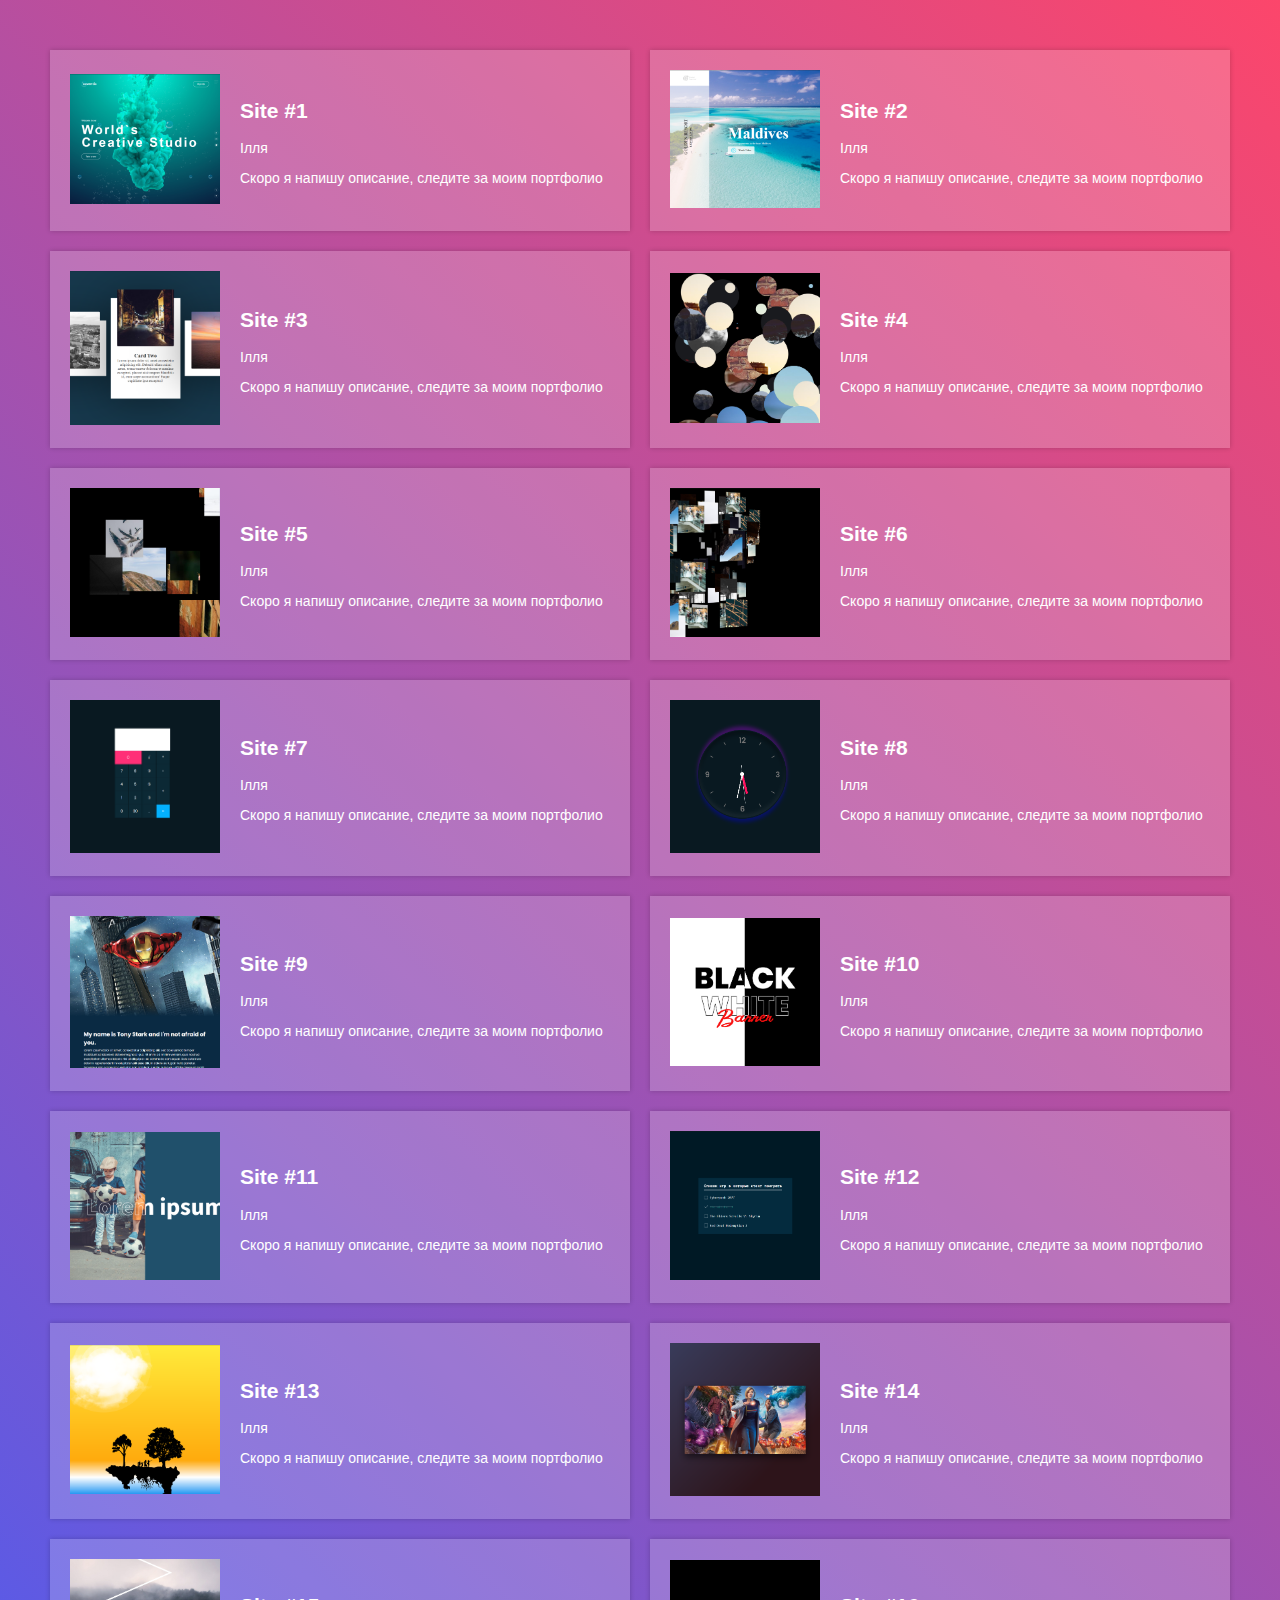
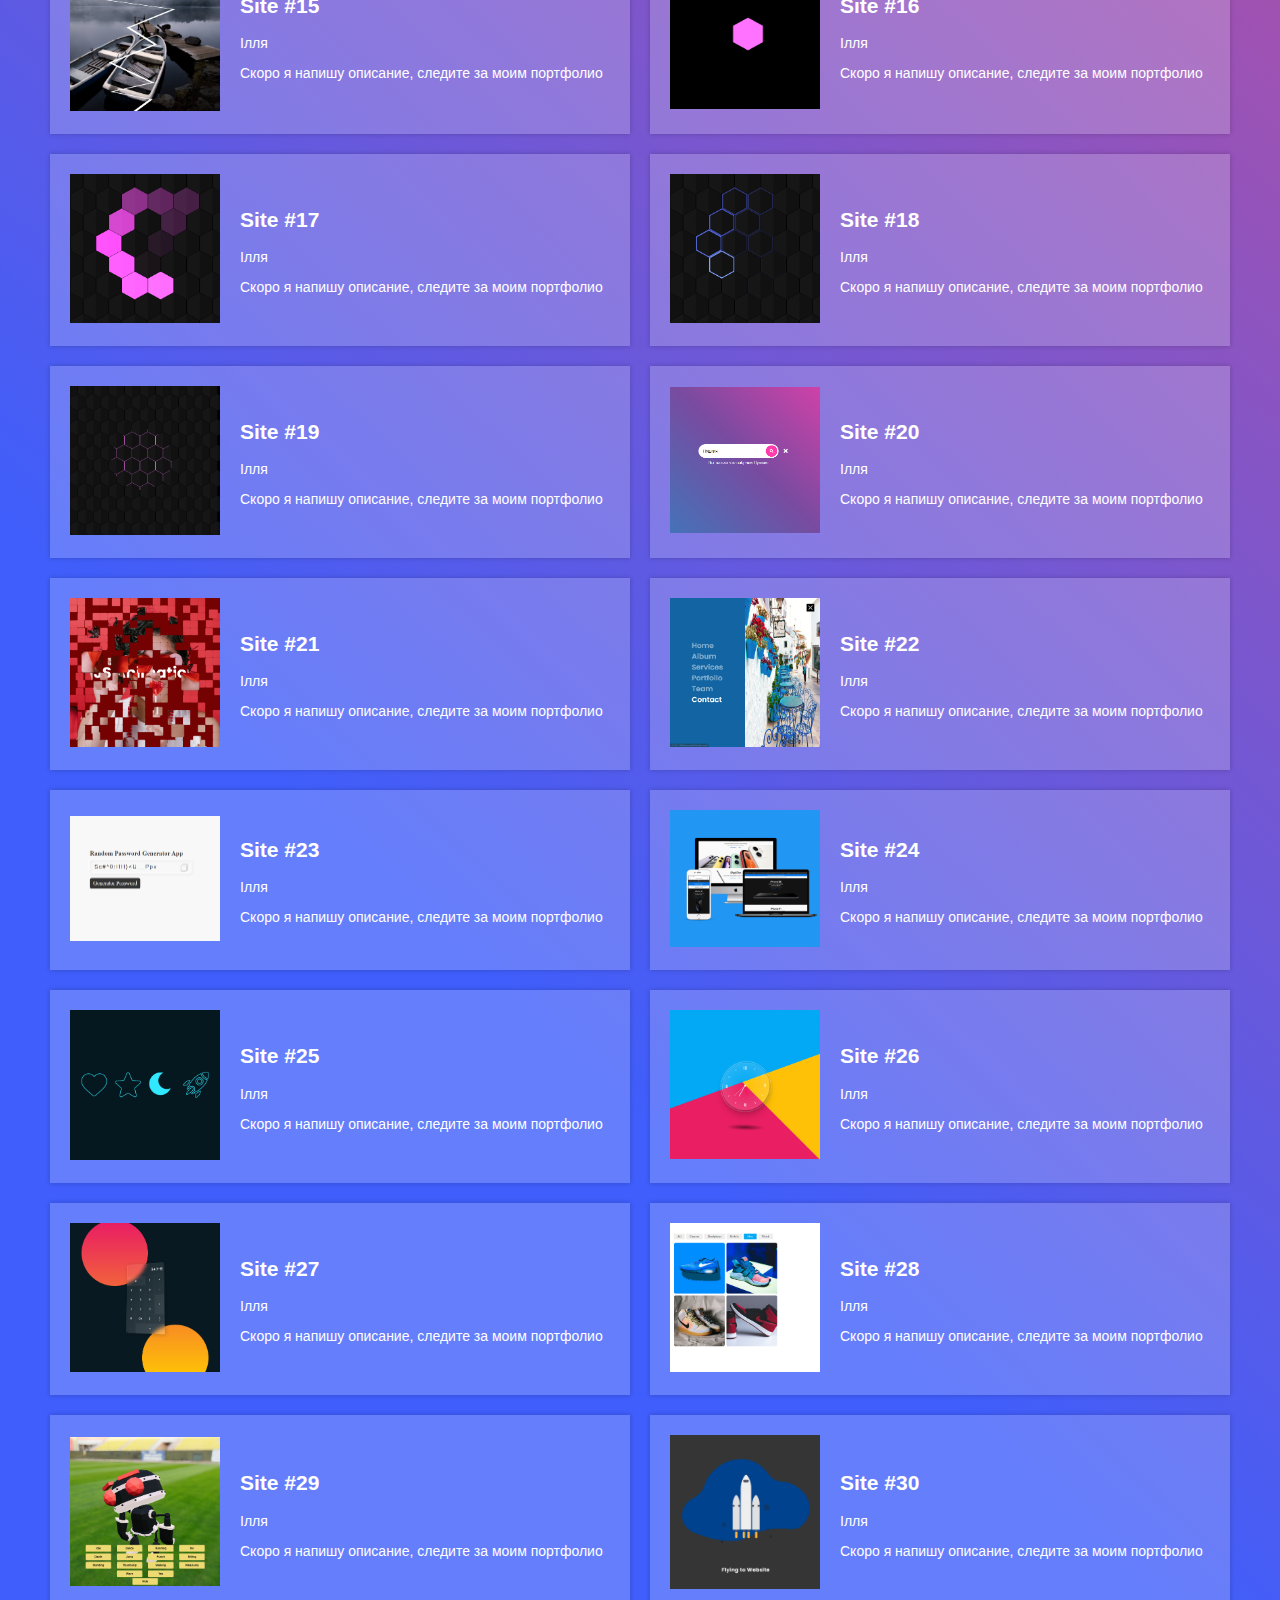
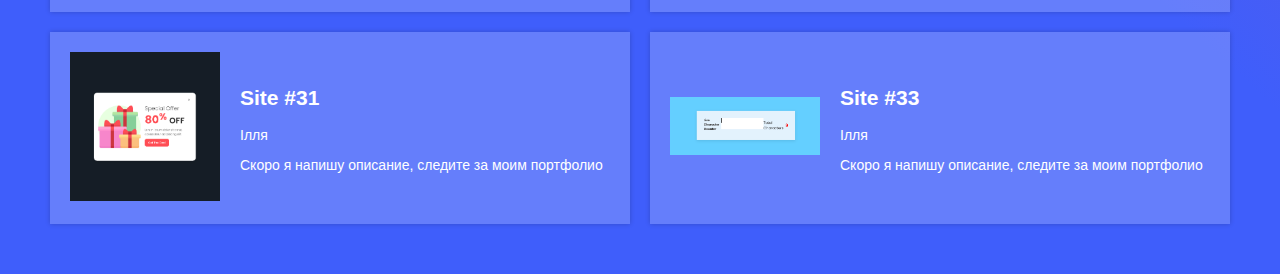
==== commit 4fb1f866: "Added new site with character count" ====
--- a/index.html
+++ b/index.html
@@ -414,7 +414,18 @@
             </div>
         </div>
 
-       
+        <div class="album animate__animated animate__flipInX">
+            <a href="edison/site33/index.html" target="_blank">
+                <img src="edison/site33/assets/Show.png" alt="">
+            </a>
+            <div class="album_details">
+                <h2>Site #33</h2>
+                <a href= "https://t.me/Bond523" target="_blank">
+                    <p class="album_artist">Ілля</p>
+                </a>
+                <p class="album_desc">Скоро я напишу описание, следите за моим портфолио</p>
+            </div>
+        </div>
         
     </div>
 </body>
